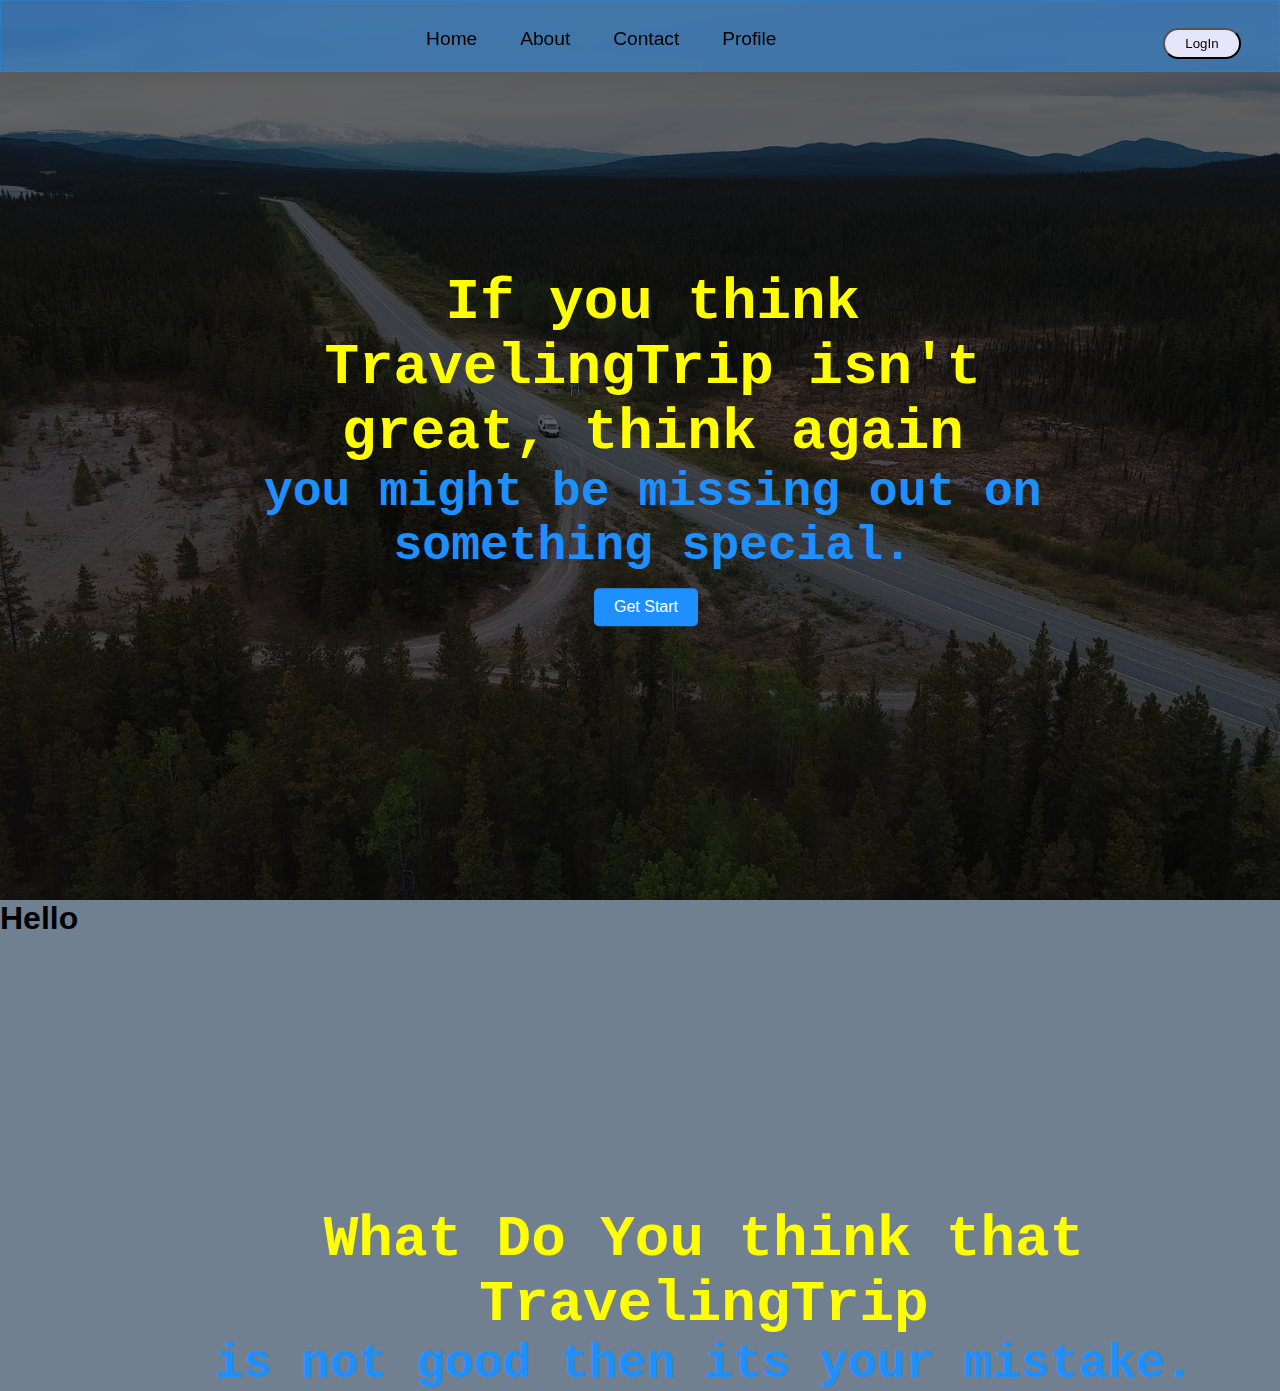
==== index.html @ 7348c2f5 "Add files via upload" ====
<!DOCTYPE html>
<html lang="en">
<head>
    <meta charset="UTF-8">
    <meta name="viewport" content="width=device-width, initial-scale=1.0">
    <title>Home</title>
    <link rel="stylesheet" href="/css/index.css">
</head>
<body>

    <section class="Header">
        <nav>
            <ul>
                <li><a href="/index.html">Home</a></li>
                <li><a href="/html/About.html">About</a></li>
                <li><a href="/html/Contact.html">Contact</a></li>
                <li><a href="/html/Profile.html">Profile</a></li>
                <li><button onclick="" class="loginbtn">LogIn</button></li>
            </ul>
        </nav>
        <div class="overlay"></div>
        <div class="slogan-box"><h2><div class="header-slogan-top">If you think TravelingTrip isn't great, think again</div><div class="header-slogan-bottom"> you might be missing out on something special.</div> </h2>
        <div class="header-button"><button class="button">Get Start</button></div></div>
    </section>
    <h1>Hello</h1>
    <h2><div class="header-slogan-top">What Do You think that TravelingTrip</div><div class="header-slogan-bottom"> is not good then its your mistake.</div> </h2>
</body>
</html>
---- css/index.css ----
*{
    margin: 0;
    padding: 0;
    box-sizing: border-box;
}
:root {
    --ocean-blue: #1E90FF;
    --leaf-green: #32CD32;
    --stone-grey: #708090;
    --sunflower-yellow: #FFD700;
    --blossom-pink: #FFB6C1;
    --earth-brown: #8B4513;
    --forest-green: #228B22;
}
body{
    background: #708090;
    font-family: Arial, sans-serif;
}

.Header {
    background-image: url('/images/backgound1.png'); /* Corrected the image path */
    height: 100vh; /* Set a height for the background div */
    width: 100%;
    background-size: cover; /* Ensure the background covers the div properly */ 
    background-position: center;
    background-attachment: fixed;
}
.overlay {
    position: absolute;
    top: 0;
    left: 0;
    width: 100%;
    height: 100%;
    background-color: rgba(0, 0, 0, 0.6); /* Black transparent overlay */
    z-index: 1; /* Keep it behind the text */
}
nav{
    background-color: #1e8fff75;
    position:relative;
    width: 100%;
    height: 8vh;
    text-align: center;
    z-index: 10;
    box-shadow: 0 4px 30px rgba(0, 0, 0, 0.1);
    backdrop-filter: blur(7px);
    -webkit-backdrop-filter: blur(7px);
    border: 1px solid rgba(11, 151, 255, 0.3);
}
li{
    display: inline;
}
nav button.loginbtn{
    background-color: #E6E6FA;
    float: right;
    margin-right: 3vw;
    padding: 6px 20px;
    border-radius: 20px;
    transition: 0.3s;
    cursor: pointer;
}
nav button.loginbtn:hover{
    background-color: #ffffff;
}
a{
    text-decoration: none;
    color: black;
    margin-left: 3vw;
    font-size: 1.2em;
    font-weight: 500;
}
a:hover{
    color: #FFD700;
    transition: 0.5s;
}
ul{
    margin-top: 3vh;
}
h2{
    padding-top: 30vh;  
    padding-left: 10vw;
    font-size: 3em;
    font-weight: bolder;
}
.slogan-box{
    width: 80vw;
    height: 20vh;
    position: absolute;
    top: 50%;
    left: 50%;
    transform: translate(-55%, -250%); /* Center the slogan box */
    text-align: center;
    z-index: 2; /* Keep the text above the overlay */
}
.header-slogan-top{
    z-index: 10;
    text-align: center;
    color: yellow;
    font-size: larger;
    font-family: 'Courier New', Courier, monospace;
}
.header-slogan-bottom{
    text-align: center;
    color: #1e8fff;
    font-family: 'Courier New', Courier, monospace;
}
.header-button .button {
    transform: translate(55%, 40%);
    font-size: 16px; /* Adjusts the font size */
    padding: 10px 20px; /* Adds padding to the button */
    background-color: #1e8fff; /* Background color */
    color: white; /* Text color */
    border: none; /* Removes border */
    border-radius: 5px; /* Rounds the corners */
    cursor: pointer; /* Changes the cursor on hover */
    transition: background-color 0.3s ease; /* Adds a smooth hover transition */
}

.header-button .button:hover {
    background-color: #0056b3; /* Darker shade on hover */
}
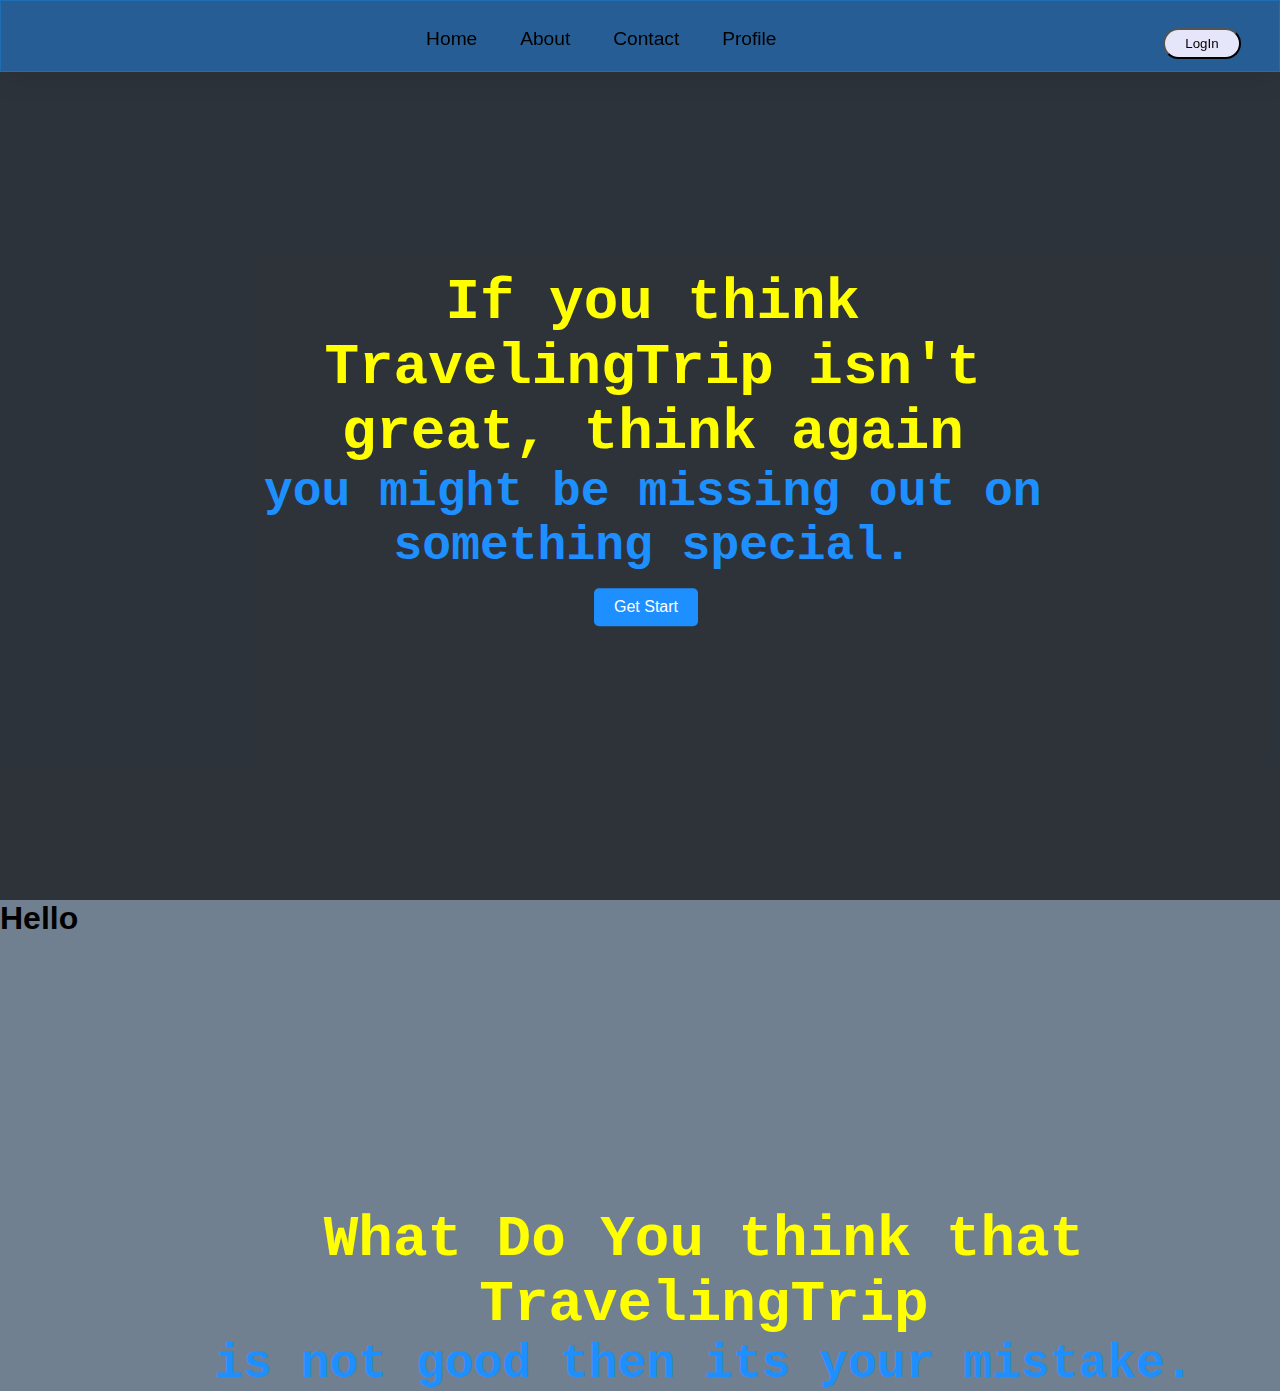
==== commit 96127c59: "Update index.html" ====
--- a/index.html
+++ b/index.html
@@ -4,17 +4,17 @@
     <meta charset="UTF-8">
     <meta name="viewport" content="width=device-width, initial-scale=1.0">
     <title>Home</title>
-    <link rel="stylesheet" href="/css/index.css">
+    <link rel="stylesheet" href="css/index.css">
 </head>
 <body>
 
     <section class="Header">
         <nav>
             <ul>
-                <li><a href="/index.html">Home</a></li>
-                <li><a href="/html/About.html">About</a></li>
-                <li><a href="/html/Contact.html">Contact</a></li>
-                <li><a href="/html/Profile.html">Profile</a></li>
+                <li><a href="index.html">Home</a></li>
+                <li><a href="html/About.html">About</a></li>
+                <li><a href="html/Contact.html">Contact</a></li>
+                <li><a href="html/Profile.html">Profile</a></li>
                 <li><button onclick="" class="loginbtn">LogIn</button></li>
             </ul>
         </nav>
@@ -25,4 +25,4 @@
     <h1>Hello</h1>
     <h2><div class="header-slogan-top">What Do You think that TravelingTrip</div><div class="header-slogan-bottom"> is not good then its your mistake.</div> </h2>
 </body>
-</html>+</html>
--- a/css/index.css
+++ b/css/index.css
@@ -18,7 +18,7 @@
 }
 
 .Header {
-    background-image: url('/images/backgound1.png'); /* Corrected the image path */
+    background-image: url('images/backgound1.png'); /* Corrected the image path */
     height: 100vh; /* Set a height for the background div */
     width: 100%;
     background-size: cover; /* Ensure the background covers the div properly */ 
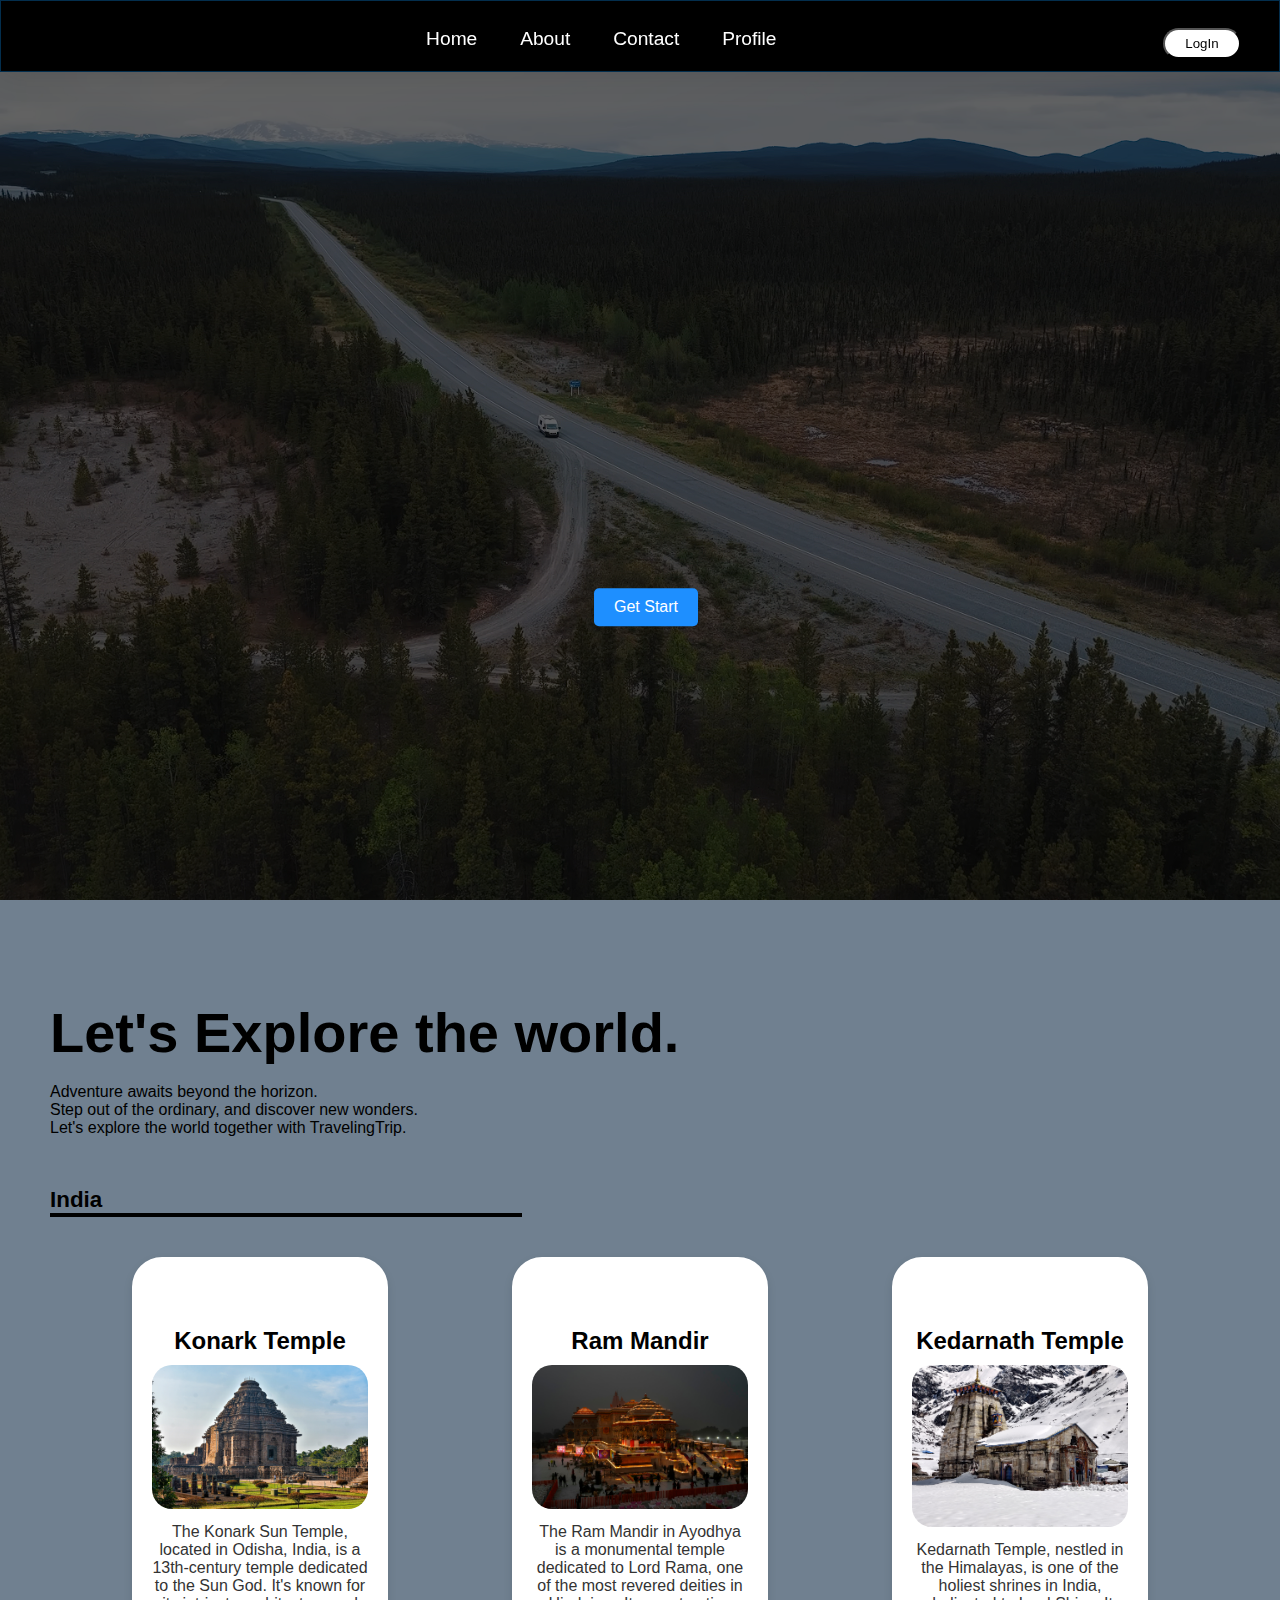
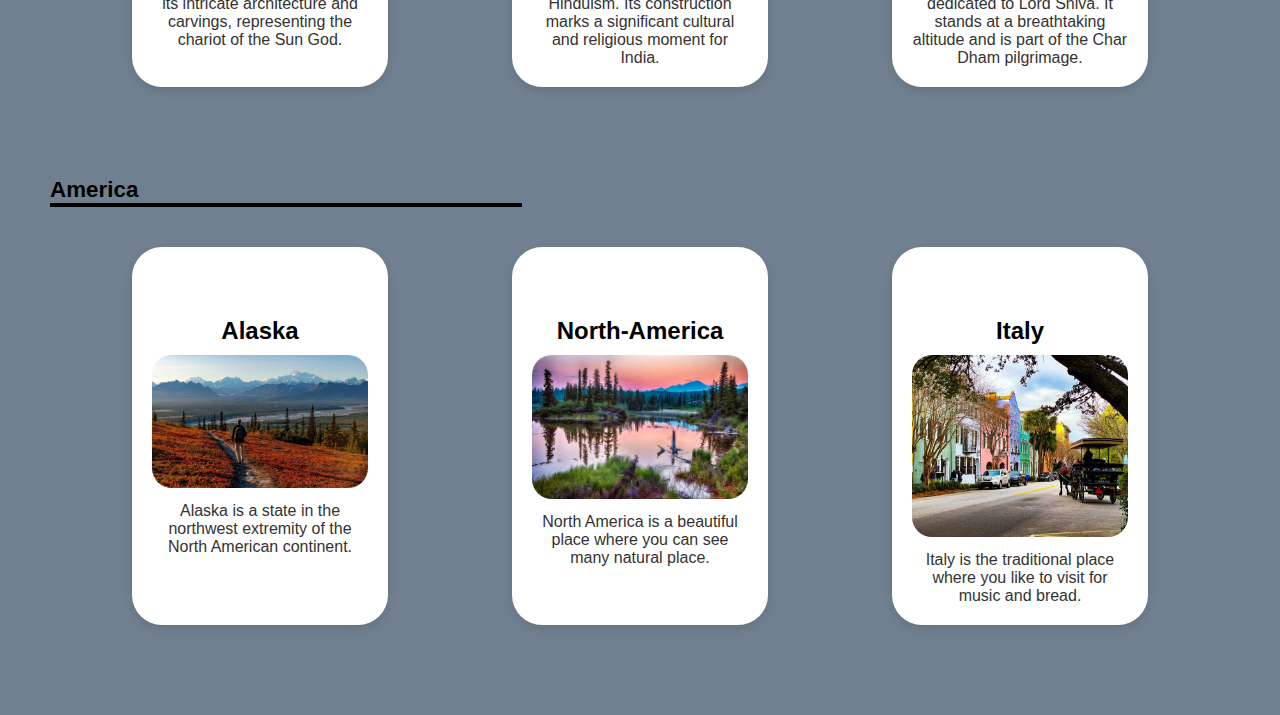
==== commit 63adc28c: "Add files via upload" ====
--- a/index.html
+++ b/index.html
@@ -4,25 +4,76 @@
     <meta charset="UTF-8">
     <meta name="viewport" content="width=device-width, initial-scale=1.0">
     <title>Home</title>
-    <link rel="stylesheet" href="css/index.css">
+    <link rel="stylesheet" href="/css/index.css">
 </head>
 <body>
 
     <section class="Header">
         <nav>
             <ul>
-                <li><a href="index.html">Home</a></li>
+                <li><a href="/index.html">Home</a></li>
                 <li><a href="html/About.html">About</a></li>
                 <li><a href="html/Contact.html">Contact</a></li>
                 <li><a href="html/Profile.html">Profile</a></li>
-                <li><button onclick="" class="loginbtn">LogIn</button></li>
+                <li><button onclick="window.location.href='/html/LoginSignUp.html';" class="loginbtn">LogIn</button></li>
             </ul>
         </nav>
         <div class="overlay"></div>
         <div class="slogan-box"><h2><div class="header-slogan-top">If you think TravelingTrip isn't great, think again</div><div class="header-slogan-bottom"> you might be missing out on something special.</div> </h2>
         <div class="header-button"><button class="button">Get Start</button></div></div>
     </section>
-    <h1>Hello</h1>
-    <h2><div class="header-slogan-top">What Do You think that TravelingTrip</div><div class="header-slogan-bottom"> is not good then its your mistake.</div> </h2>
+    <section class="middle">
+        <div class="mid-container">
+            <h1 class="heading-h1-explore">Let's Explore the world.</h1><br>
+            <li><p>Adventure awaits beyond the horizon.</p>
+            <p>Step out of the ordinary, and discover new wonders.</p>
+            <p>Let's explore the world together with TravelingTrip.</p>
+
+            <h1>India</h1>
+            <hr>
+            <div class="india">
+                
+                <div class="img">
+                    <h1>Konark Temple</h1>
+                    <img src="images/Konarka_Temple.jpg" alt="Konark Temple">
+                    <p>The Konark Sun Temple, located in Odisha, India, is a 13th-century temple dedicated to the Sun God. It's known for its intricate architecture and carvings, representing the chariot of the Sun God.</p>
+                </div>
+                <div class="img">
+                    <h1>Ram Mandir</h1>
+                    <img src="images/Ram_mandir.jpg" alt="Ram Mandir">
+                    <p>The Ram Mandir in Ayodhya is a monumental temple dedicated to Lord Rama, one of the most revered deities in Hinduism. Its construction marks a significant cultural and religious moment for India.</p>
+                </div>
+                <div class="img">
+                    <h1>Kedarnath Temple</h1>
+                    <img src="images/Kedarnath Temple.jpg" alt="Kedarnath Temple">
+                    <p>Kedarnath Temple, nestled in the Himalayas, is one of the holiest shrines in India, dedicated to Lord Shiva. It stands at a breathtaking altitude and is part of the Char Dham pilgrimage.</p>
+                </div>
+            </div>
+
+            <h1>America</h1>
+            <hr>
+            <div class="america">
+                <div class="img">
+                    <h1>Alaska</h1>
+                    <img src="images/Alaska.jpg" alt="Alaska">
+                    <p>Alaska is a state in the northwest extremity of the North American continent.</p>
+                </div>
+                <div class="img">
+                    <h1>North-America</h1>
+                    <img src="images/North_america.jpg" alt="Alaska">
+                    <p>North America is a beautiful place where you can see many natural place.</p>
+                </div>
+                <div class="img">
+                    <h1>Italy</h1>
+                    <img src="images/Italy.jpg" alt="Alaska">
+                    <p>Italy is the traditional place where you like to visit for music and bread.</p>
+                </div>
+            </div>
+            
+        </div>
+    </section>
+
+
+    
 </body>
-</html>
+</html>--- a/css/index.css
+++ b/css/index.css
@@ -2,6 +2,9 @@
     margin: 0;
     padding: 0;
     box-sizing: border-box;
+}
+html {
+    scroll-behavior: smooth;
 }
 :root {
     --ocean-blue: #1E90FF;
@@ -12,13 +15,13 @@
     --earth-brown: #8B4513;
     --forest-green: #228B22;
 }
-body{
+body{   
     background: #708090;
     font-family: Arial, sans-serif;
 }
 
 .Header {
-    background-image: url('images/backgound1.png'); /* Corrected the image path */
+    background-image: url('/images/backgound1.png'); /* Corrected the image path */
     height: 100vh; /* Set a height for the background div */
     width: 100%;
     background-size: cover; /* Ensure the background covers the div properly */ 
@@ -35,7 +38,7 @@
     z-index: 1; /* Keep it behind the text */
 }
 nav{
-    background-color: #1e8fff75;
+    background-color: black;
     position:relative;
     width: 100%;
     height: 8vh;
@@ -50,7 +53,7 @@
     display: inline;
 }
 nav button.loginbtn{
-    background-color: #E6E6FA;
+    background-color: #ffffff;
     float: right;
     margin-right: 3vw;
     padding: 6px 20px;
@@ -59,11 +62,11 @@
     cursor: pointer;
 }
 nav button.loginbtn:hover{
-    background-color: #ffffff;
+    background-color: #E6E6FA;
 }
 a{
     text-decoration: none;
-    color: black;
+    color: rgb(255, 255, 255);
     margin-left: 3vw;
     font-size: 1.2em;
     font-weight: 500;
@@ -97,11 +100,15 @@
     color: yellow;
     font-size: larger;
     font-family: 'Courier New', Courier, monospace;
+    opacity: 0;
+    animation: fadeInBright1 2.5s ease-in-out forwards; /* Slight delay for a smooth effect */
 }
 .header-slogan-bottom{
     text-align: center;
-    color: #1e8fff;
+    color: #ffffff;
     font-family: 'Courier New', Courier, monospace;
+    opacity: 0;
+    animation: fadeInBright2 2.5s ease-in-out forwards; /* Slight delay for a smooth effect */
 }
 .header-button .button {
     transform: translate(55%, 40%);
@@ -118,3 +125,89 @@
 .header-button .button:hover {
     background-color: #0056b3; /* Darker shade on hover */
 }
+
+
+/* Adding the fade-in animation */
+@keyframes fadeInBright1 {
+    0% {
+        opacity: 0;
+        transform: scale(0.9);
+        color: #333; /* Start with darker text */
+    }
+    100% {
+        opacity: 1;
+        transform: scale(1);
+        color: #ffffff; /* Brighten the text */
+    }
+}
+@keyframes fadeInBright2 {
+    0% {
+        opacity: 0;
+        transform: scale(0.9);
+        color: #333; /* Start with darker text */
+    }
+    100% {
+        opacity: 1;
+        transform: scale(1);
+        color: var(--sunflower-yellow); /* Brighten the text */
+    }
+}
+.slogan-box h2 {
+    animation: fadeInBright 2s ease-in-out forwards; /* Animate for 2 seconds */
+}
+
+
+.middle{
+    height: 100vh; /* Set a height for the background div */
+    width: 100%;
+    background-size: cover; /* Ensure the background covers the div properly */ 
+    background-position: center;
+    background-attachment: fixed;
+}
+.mid-container{
+    padding: 50px;
+}
+.america , .india {
+    display: flex; /* Use Flexbox for horizontal alignment */
+    flex-wrap: wrap; /* Allow the items to wrap onto the next line when there's no space */
+    justify-content: space-around; /* Distribute space between the items */
+    padding: 20px;
+}
+.mid-container h1{
+    font-size:  1.4em;
+    padding-top: 50px;
+}
+hr {
+    border: 2px solid black; /* Define a solid black border for the horizontal rule */
+    width: 40%; /* Adjust the width of the hr */
+}
+.america .img , .india .img {
+    width: 20vw; /* Set a responsive width */
+    height: auto;
+    margin: 20px; /* Add some margin for spacing between items */
+    padding: 20px;
+    border-radius: 30px;
+    box-shadow: 0 4px 10px rgba(0, 0, 0, 0.1); /* Optional shadow for better appearance */
+    background-color: white; /* Background color to differentiate images */
+    text-align: center;
+}
+
+.america .img img , .india .img img{
+    width: 100%;
+    height: auto;
+    border-radius: 20px;
+}
+
+.america .img h1 ,.india .img h1 {
+    font-size: 1.5em;
+    margin-bottom: 10px;
+}
+
+.america .img p ,.india .img p {
+    font-size: 1em;
+    color: #333;
+    margin-top: 10px;
+}
+.mid-container .heading-h1-explore{
+    font-size: 3.5em;
+}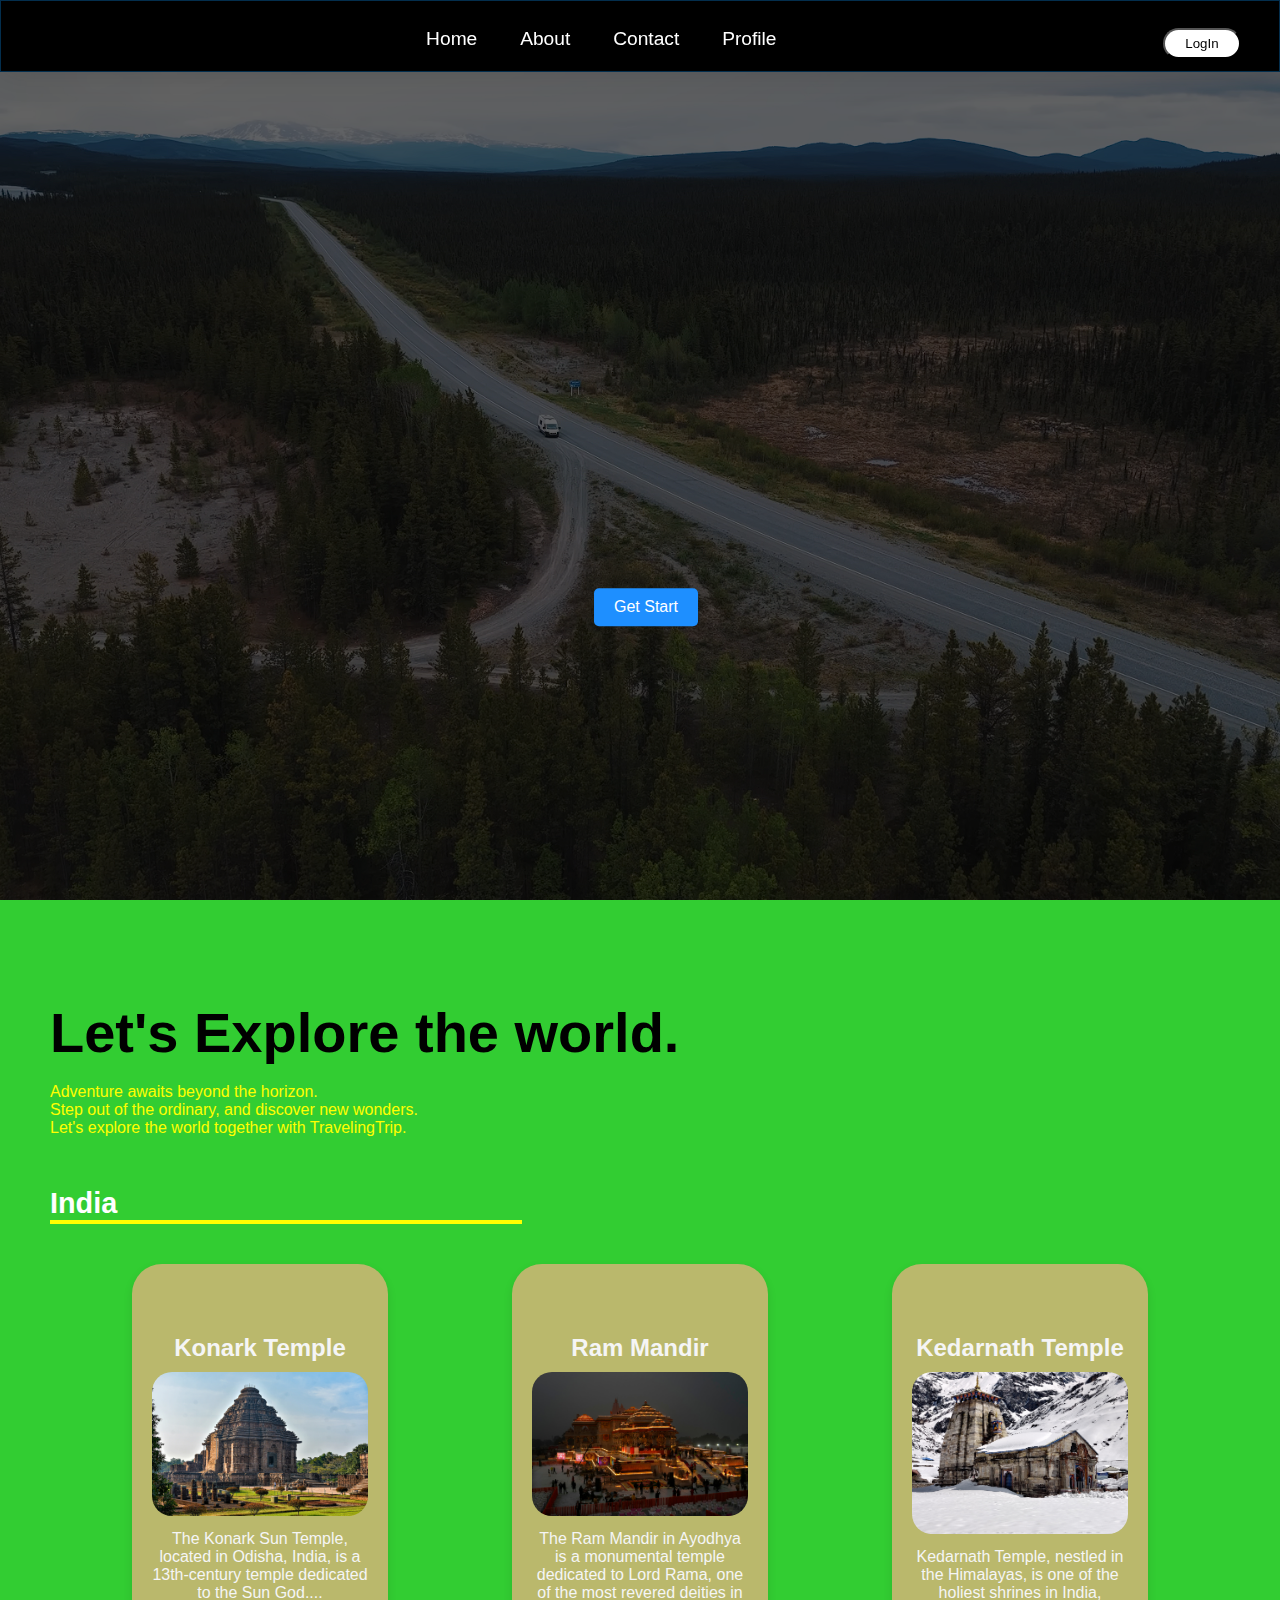
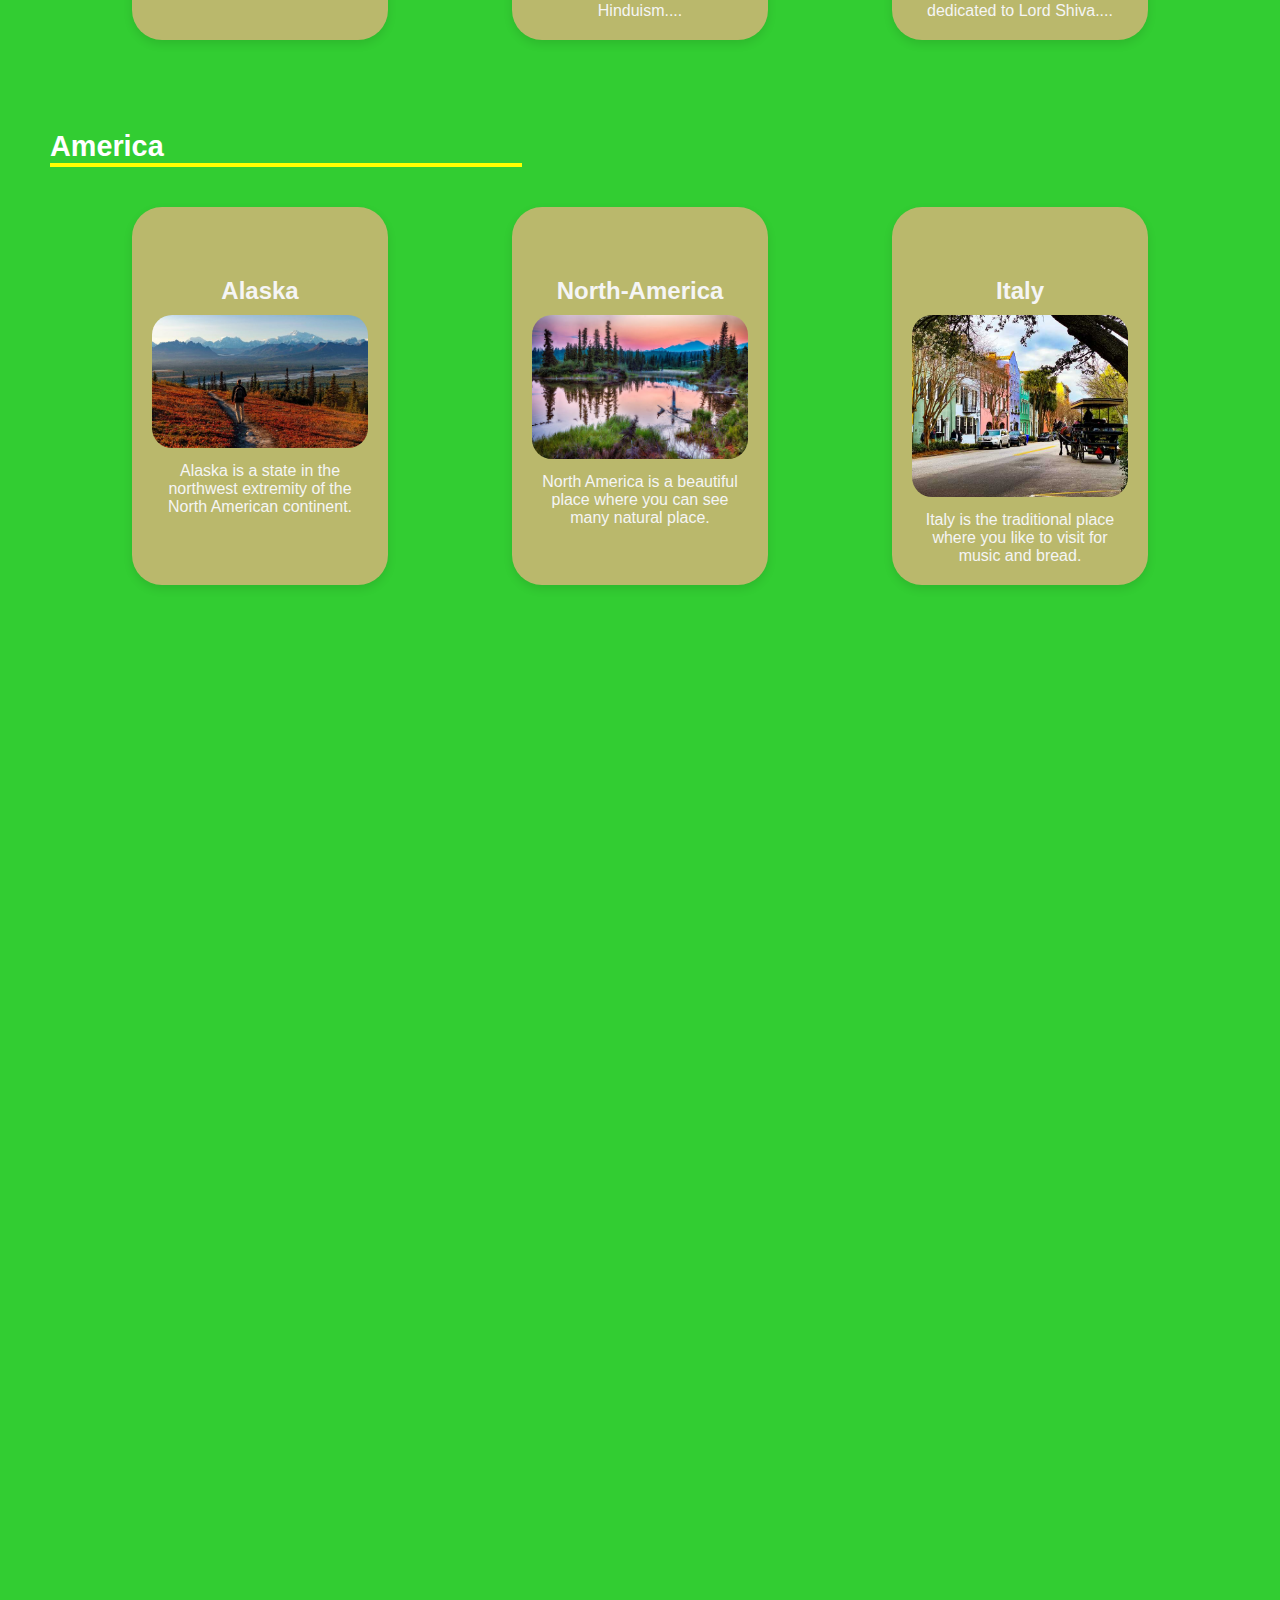
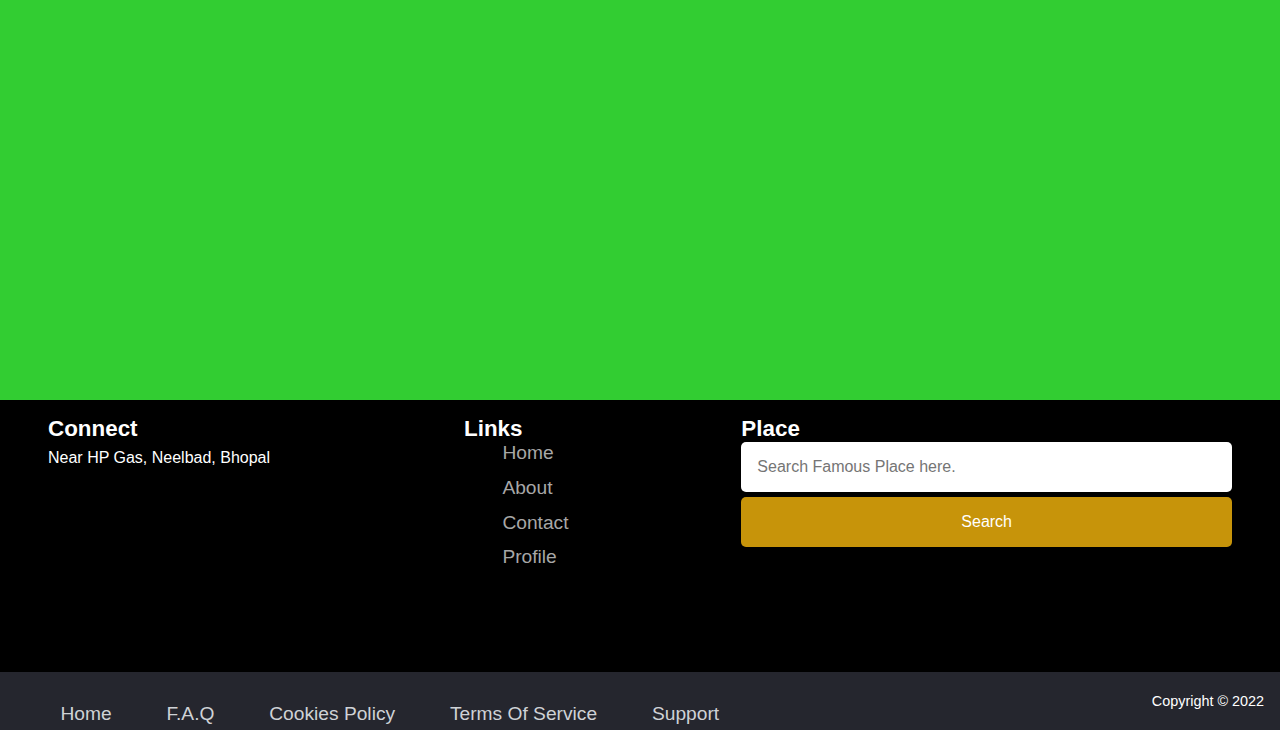
==== commit 34612aa0: "Add files via upload" ====
--- a/index.html
+++ b/index.html
@@ -4,18 +4,18 @@
     <meta charset="UTF-8">
     <meta name="viewport" content="width=device-width, initial-scale=1.0">
     <title>Home</title>
-    <link rel="stylesheet" href="/css/index.css">
+    <link rel="stylesheet" href="index.css">
 </head>
 <body>
 
     <section class="Header">
         <nav>
             <ul>
-                <li><a href="/index.html">Home</a></li>
-                <li><a href="html/About.html">About</a></li>
-                <li><a href="html/Contact.html">Contact</a></li>
-                <li><a href="html/Profile.html">Profile</a></li>
-                <li><button onclick="window.location.href='/html/LoginSignUp.html';" class="loginbtn">LogIn</button></li>
+                <li><a href="index.html">Home</a></li>
+                <li><a href="About.html">About</a></li>
+                <li><a href="Contact.html">Contact</a></li>
+                <li><a href="Profile.html">Profile</a></li>
+                <li><button onclick="window.location.href='LoginSignUp.html';" class="loginbtn">LogIn</button></li>
             </ul>
         </nav>
         <div class="overlay"></div>
@@ -25,55 +25,107 @@
     <section class="middle">
         <div class="mid-container">
             <h1 class="heading-h1-explore">Let's Explore the world.</h1><br>
-            <li><p>Adventure awaits beyond the horizon.</p>
-            <p>Step out of the ordinary, and discover new wonders.</p>
-            <p>Let's explore the world together with TravelingTrip.</p>
+            <p style="color: yellow;">Adventure awaits beyond the horizon.</p>
+            <p style="color: yellow;">Step out of the ordinary, and discover new wonders.</p>
+            <p style="color: yellow;">Let's explore the world together with TravelingTrip.</p>
 
-            <h1>India</h1>
+            <h1 style="color: white;">India</h1>
             <hr>
             <div class="india">
-                
                 <div class="img">
                     <h1>Konark Temple</h1>
-                    <img src="images/Konarka_Temple.jpg" alt="Konark Temple">
-                    <p>The Konark Sun Temple, located in Odisha, India, is a 13th-century temple dedicated to the Sun God. It's known for its intricate architecture and carvings, representing the chariot of the Sun God.</p>
+                    <img src="Konarka_Temple.jpg" alt="Konark Temple">
+                    <p>The Konark Sun Temple, located in Odisha, India, is a 13th-century temple dedicated to the Sun God....</p>
                 </div>
                 <div class="img">
                     <h1>Ram Mandir</h1>
-                    <img src="images/Ram_mandir.jpg" alt="Ram Mandir">
-                    <p>The Ram Mandir in Ayodhya is a monumental temple dedicated to Lord Rama, one of the most revered deities in Hinduism. Its construction marks a significant cultural and religious moment for India.</p>
+                    <img src="Ram_mandir.jpg" alt="Ram Mandir">
+                    <p>The Ram Mandir in Ayodhya is a monumental temple dedicated to Lord Rama, one of the most revered deities in Hinduism....</p>
+
                 </div>
                 <div class="img">
                     <h1>Kedarnath Temple</h1>
-                    <img src="images/Kedarnath Temple.jpg" alt="Kedarnath Temple">
-                    <p>Kedarnath Temple, nestled in the Himalayas, is one of the holiest shrines in India, dedicated to Lord Shiva. It stands at a breathtaking altitude and is part of the Char Dham pilgrimage.</p>
+                    <img src="Kedarnath Temple.jpg" alt="Kedarnath Temple">
+                    <p>Kedarnath Temple, nestled in the Himalayas, is one of the holiest shrines in India, dedicated to Lord Shiva....</p>
+
                 </div>
             </div>
 
-            <h1>America</h1>
+            <h1 style="color: white;">America</h1>
             <hr>
             <div class="america">
                 <div class="img">
                     <h1>Alaska</h1>
-                    <img src="images/Alaska.jpg" alt="Alaska">
+                    <img src="Alaska.jpg" alt="Alaska">
                     <p>Alaska is a state in the northwest extremity of the North American continent.</p>
                 </div>
                 <div class="img">
                     <h1>North-America</h1>
-                    <img src="images/North_america.jpg" alt="Alaska">
+                    <img src="North_america.jpg" alt="Alaska">
                     <p>North America is a beautiful place where you can see many natural place.</p>
                 </div>
                 <div class="img">
                     <h1>Italy</h1>
-                    <img src="images/Italy.jpg" alt="Alaska">
+                    <img src="Italy.jpg" alt="Alaska">
                     <p>Italy is the traditional place where you like to visit for music and bread.</p>
                 </div>
             </div>
             
         </div>
     </section>
+    <section class="middle2">
 
-
+    </section>
+    <section class="footer">
+        <footer>
+            <div class="row primary">
+                <div class="column about">
+                  <h3>Connect</h3>
+                  <p>
+                    <i class="fa fa-map-marker" aria-hidden="true"></i>
+                    Near HP Gas, Neelbad, Bhopal
+                  </p>
+                  <div class="social">
+                    <i class="fa fa-facebook-square"></i>
+                    <i class="fa fa-twitter-square"></i>
+                    <i class="fa fa-linkedin-square"></i>
+                    <i class="fa fa-instagram"></i>
+                  </div>
+                </div>
+              
+                <div class="column link">
+                  <h3>Links</h3>
+                  <ul>
+                    <li><a href="#home">Home</a></li>
+                    <li><a href="#about">About</a></li>
+                    <li><a href="#contact">Contact</a></li>
+                    <li><a href="#profile">Profile</a></li>
+                  </ul>
+                </div>
+              
+                <div class="column subscribe">
+                  <h3>Place</h3>
+                  <div>
+                    <input type="text" placeholder="Search Famous Place here." />
+                    <button>Search</button>
+                  </div>
+                </div>
+              </div>
+              <div class="row copyright">
+                <div class="footer-menu">
+              
+                <a href="">Home</a>
+                <a href="">F.A.Q</a>
+                <a href="">Cookies Policy</a>
+                <a href="">Terms Of Service</a>
+                <a href="">Support</a>
+              
+                </div>
+                 <p>Copyright &copy; 2022</p>
+              </div>
+              
+        </footer>
+    </section>
     
 </body>
 </html>--- a/index.css
+++ b/index.css
@@ -0,0 +1,333 @@
+*{
+    margin: 0;
+    padding: 0;
+    box-sizing: border-box;
+}
+html {
+    scroll-behavior: smooth;
+}
+:root {
+    --ocean-blue: #1E90FF;
+    --leaf-green: #32CD32;
+    --stone-grey: #708090;
+    --sunflower-yellow: #FFD700;
+    --blossom-pink: #FFB6C1;
+    --earth-brown: #8B4513;
+    --forest-green: #228B22;
+}
+body{   
+    background: var(--leaf-green);
+    font-family: Arial, sans-serif;
+}
+
+.Header {
+    background-image: url('backgound1.png'); /* Corrected the image path */
+    height: 100vh; /* Set a height for the background div */
+    width: 100%;
+    background-size: cover; /* Ensure the background covers the div properly */ 
+    background-position: center;
+    background-attachment: fixed;
+}
+.overlay {
+    position: absolute;
+    top: 0;
+    left: 0;
+    width: 100%;
+    height: 100%;
+    background-color: rgba(0, 0, 0, 0.6); /* Black transparent overlay */
+    z-index: 1; /* Keep it behind the text */
+}
+nav{
+    background-color: black;
+    position:relative;
+    width: 100%;
+    height: 8vh;
+    text-align: center;
+    z-index: 10;
+    box-shadow: 0 4px 30px rgba(0, 0, 0, 0.1);
+    backdrop-filter: blur(7px);
+    -webkit-backdrop-filter: blur(7px);
+    border: 1px solid rgba(11, 151, 255, 0.3);
+}
+li{
+    display: inline;
+}
+nav button.loginbtn{
+    background-color: #ffffff;
+    float: right;
+    margin-right: 3vw;
+    padding: 6px 20px;
+    border-radius: 20px;
+    transition: 0.3s;
+    cursor: pointer;
+}
+nav button.loginbtn:hover{
+    background-color: #E6E6FA;
+}
+a{
+    text-decoration: none;
+    color: rgb(255, 255, 255);
+    margin-left: 3vw;
+    font-size: 1.2em;
+    font-weight: 500;
+}
+a:hover{
+    color: #FFD700;
+    transition: 0.5s;
+}
+ul{
+    margin-top: 3vh;
+}
+h2{
+    padding-top: 30vh;  
+    padding-left: 10vw;
+    font-size: 3em;
+    font-weight: bolder;
+}
+.slogan-box{
+    width: 80vw;
+    height: 20vh;
+    position: absolute;
+    top: 50%;
+    left: 50%;
+    transform: translate(-55%, -250%); /* Center the slogan box */
+    text-align: center;
+    z-index: 2; /* Keep the text above the overlay */
+}
+.header-slogan-top{
+    z-index: 10;
+    text-align: center;
+    color: yellow;
+    font-size: larger;
+    font-family: 'Courier New', Courier, monospace;
+    opacity: 0;
+    animation: fadeInBright1 2.5s ease-in-out forwards; /* Slight delay for a smooth effect */
+}
+.header-slogan-bottom{
+    text-align: center;
+    color: #ffffff;
+    font-family: 'Courier New', Courier, monospace;
+    opacity: 0;
+    animation: fadeInBright2 2.5s ease-in-out forwards; /* Slight delay for a smooth effect */
+}
+.header-button .button {
+    transform: translate(55%, 40%);
+    font-size: 16px; /* Adjusts the font size */
+    padding: 10px 20px; /* Adds padding to the button */
+    background-color: #1e8fff; /* Background color */
+    color: white; /* Text color */
+    border: none; /* Removes border */
+    border-radius: 5px; /* Rounds the corners */
+    cursor: pointer; /* Changes the cursor on hover */
+    transition: background-color 0.3s ease; /* Adds a smooth hover transition */
+}
+
+.header-button .button:hover {
+    background-color: #0056b3; /* Darker shade on hover */
+}
+
+
+/* Adding the fade-in animation */
+@keyframes fadeInBright1 {
+    0% {
+        opacity: 0;
+        transform: scale(0.9);
+        color: #333; /* Start with darker text */
+    }
+    100% {
+        opacity: 1;
+        transform: scale(1);
+        color: #ffffff; /* Brighten the text */
+    }
+}
+@keyframes fadeInBright2 {
+    0% {
+        opacity: 0;
+        transform: scale(0.9);
+        color: #333; /* Start with darker text */
+    }
+    100% {
+        opacity: 1;
+        transform: scale(1);
+        color: var(--sunflower-yellow); /* Brighten the text */
+    }
+}
+.slogan-box h2 {
+    animation: fadeInBright 2s ease-in-out forwards; /* Animate for 2 seconds */
+}
+
+
+.middle , .middle2{
+    height: 200vh; /* Set a height for the background div */
+    width: 100%;
+    background-size: cover; /* Ensure the background covers the div properly */ 
+    background-position: center;
+    background-attachment: fixed;
+}
+.middle2 {
+    background-image: url('background3.jpg'); /* Corrected the image path */
+    height: 100vh; /* Set a height for the background div */
+    width: 100%;
+    background-size: cover; /* Ensure the background covers the div properly */ 
+    background-position: center;
+    background-attachment: fixed;
+}
+.mid-container{
+    padding: 50px;
+}
+.america , .india {
+    display: flex; /* Use Flexbox for horizontal alignment */
+    flex-wrap: wrap; /* Allow the items to wrap onto the next line when there's no space */
+    justify-content: space-around; /* Distribute space between the items */
+    padding: 20px;
+}
+.mid-container h1{
+    font-size:  1.8em;
+    padding-top: 50px;
+    
+}
+hr {
+    border: 2px solid yellow; /* Define a solid black border for the horizontal rule */
+    width: 40%; /* Adjust the width of the hr */
+}
+.america .img , .india .img {
+    cursor: pointer;
+    width: 20vw; /* Set a responsive width */
+    height: auto;
+    margin: 20px; /* Add some margin for spacing between items */
+    padding: 20px;
+    border-radius: 30px;
+    box-shadow: 0 4px 10px rgba(0, 0, 0, 0.1); /* Optional shadow for better appearance */
+    background-color: #BAB86C; /* Background color to differentiate images */
+    text-align: center;
+}
+
+
+.america .img img , .india .img img{
+    width: 100%;
+    height: auto;
+    border-radius: 20px;
+}
+
+.america .img h1 ,.india .img h1 {
+    color: whitesmoke;
+    font-size: 1.5em;
+    margin-bottom: 10px;
+    
+}
+
+.america .img p ,.india .img p {
+    font-size: 1em;
+    color: whitesmoke;
+    margin-top: 10px;
+}
+.mid-container .heading-h1-explore{
+    font-size: 3.5em;
+}
+
+
+footer {
+    background-color: black;
+    color: white;
+    bottom: 0;
+    width: 100%;
+    font-size: 16px;
+  }
+  footer * {
+    box-sizing: border-box;
+    border: none;
+    outline: none;
+  }
+  
+  .row {
+    padding: 1em 1em;
+  }
+  .row.primary {
+    display: grid;
+    grid-template-columns: 3fr 2fr 4fr;
+    align-items: stretch;
+  }
+  .column {
+    width: 100%;
+    display: flex;
+    flex-direction: column;
+    padding: 0 2em;
+    min-height: 15em;
+  }
+  h3 {
+    width: 100%;
+    text-align: left;
+    color: white;
+    font-size: 1.4em;
+    white-space: nowrap;
+  }
+  .footer ul {
+    list-style: none;
+    display: flex;
+    flex-direction: column;
+    padding: 0;
+    margin: 0;
+  }
+  .footer li:not(:first-child) {
+    margin-top: 0.8em;
+  }
+  .footer ul li a {
+    color: #a7a7a7;
+    text-decoration: none;
+  }
+  .footer ul li a:hover {
+    color: #c7940a;
+  }
+  .about p {
+    text-align: justify;
+    line-height: 2;
+    margin: 0;
+  }
+  input,
+  .footer button {
+    font-size: 1em;
+    padding: 1em;
+    width: 100%;
+    border-radius: 5px;
+    margin-bottom: 5px;
+  }
+  .footer button {
+    background-color: #c7940a;
+    color: #ffffff;
+  }
+  div.social {
+    display: flex;
+    justify-content: space-around;
+    font-size: 2.4em;
+    flex-direction: row;
+    margin-top: 0.5em;
+  }
+  .social i {
+    color: #bac6d9;
+  }
+  .copyright {
+    padding: 1.3em 1em;
+    background-color: #25262e;
+  }
+  .footer-menu{
+    float: left;    
+      margin-top: 10px;
+  }
+  .footer-menu a{
+    color: #cfd2d6;
+    padding: 6px;
+    text-decoration: none;
+  }
+  .footer-menu a:hover, .social i:hover{
+    color: #c7940a;
+  }
+  .copyright p {
+    font-size: 0.9em;
+    text-align: right;
+  }
+  @media screen and (max-width: 850px) {
+    .row.primary {
+      grid-template-columns: 1fr;
+    }
+  }
+  